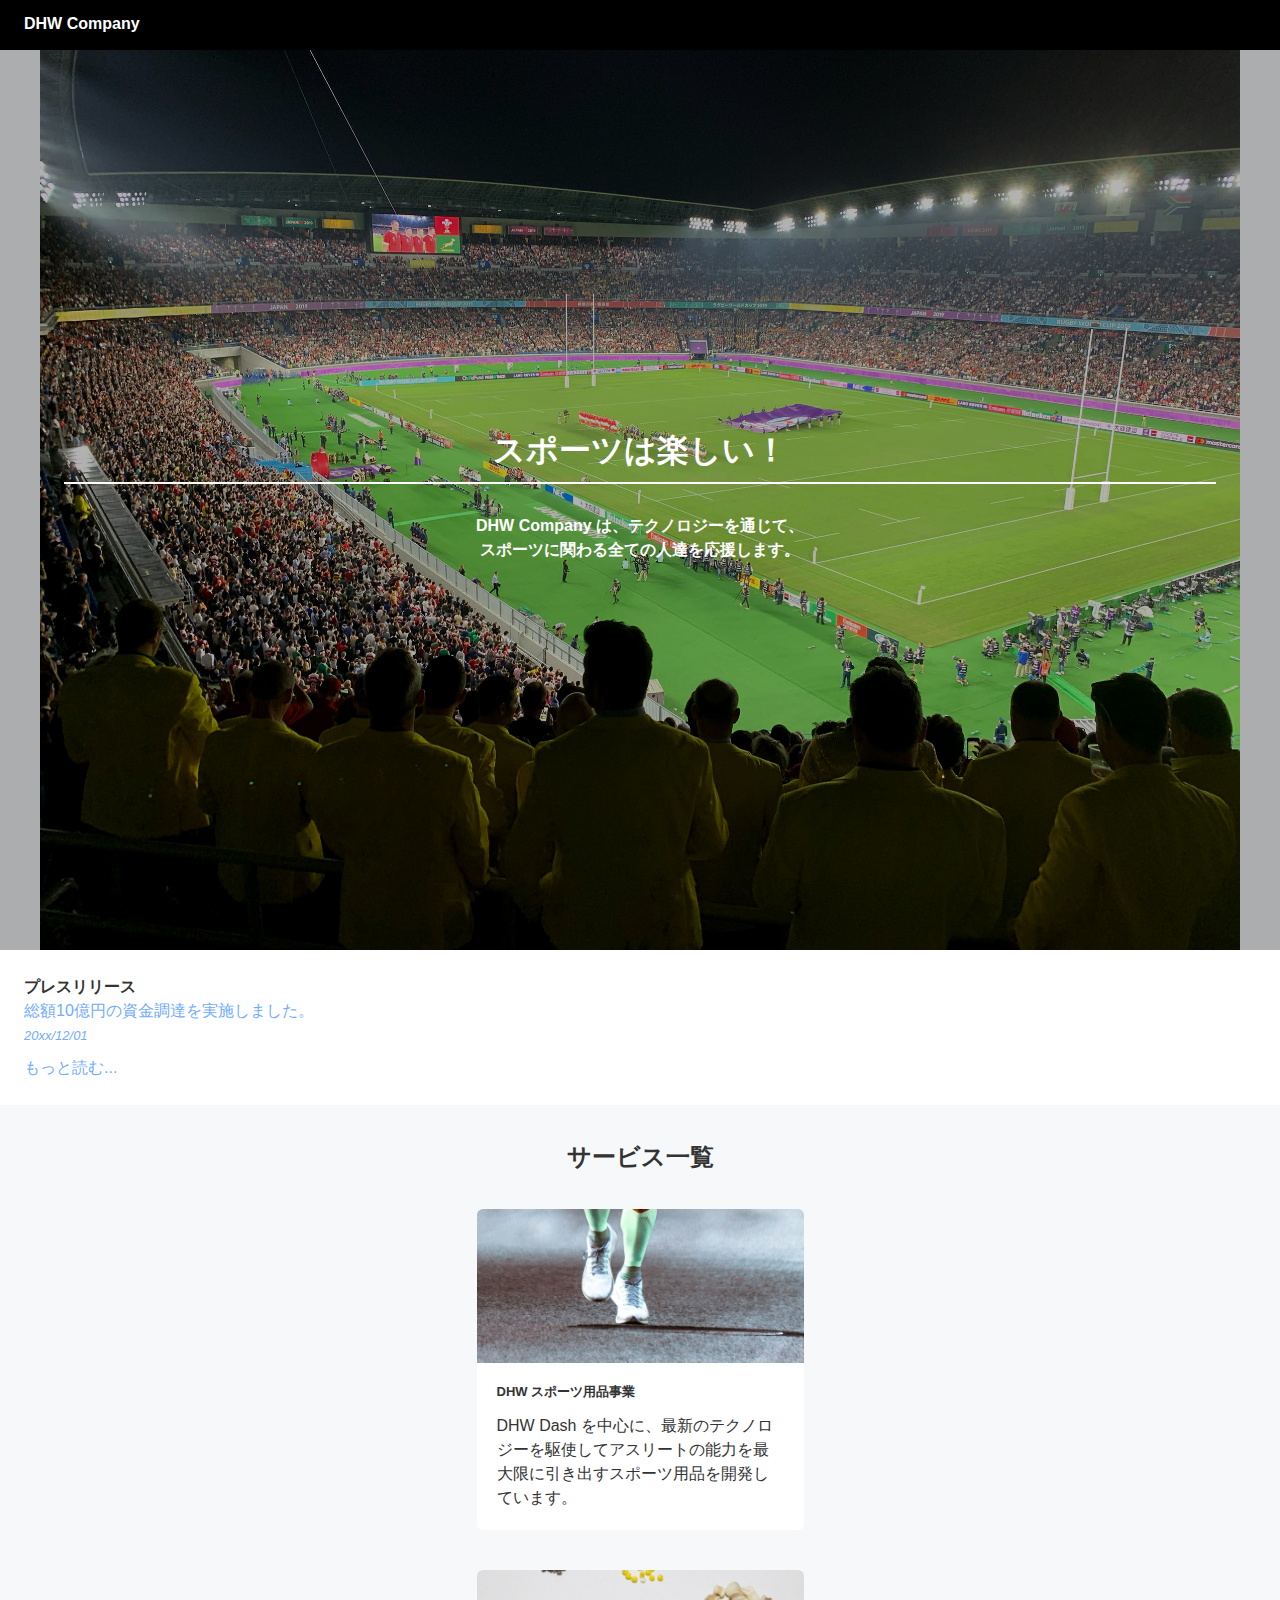
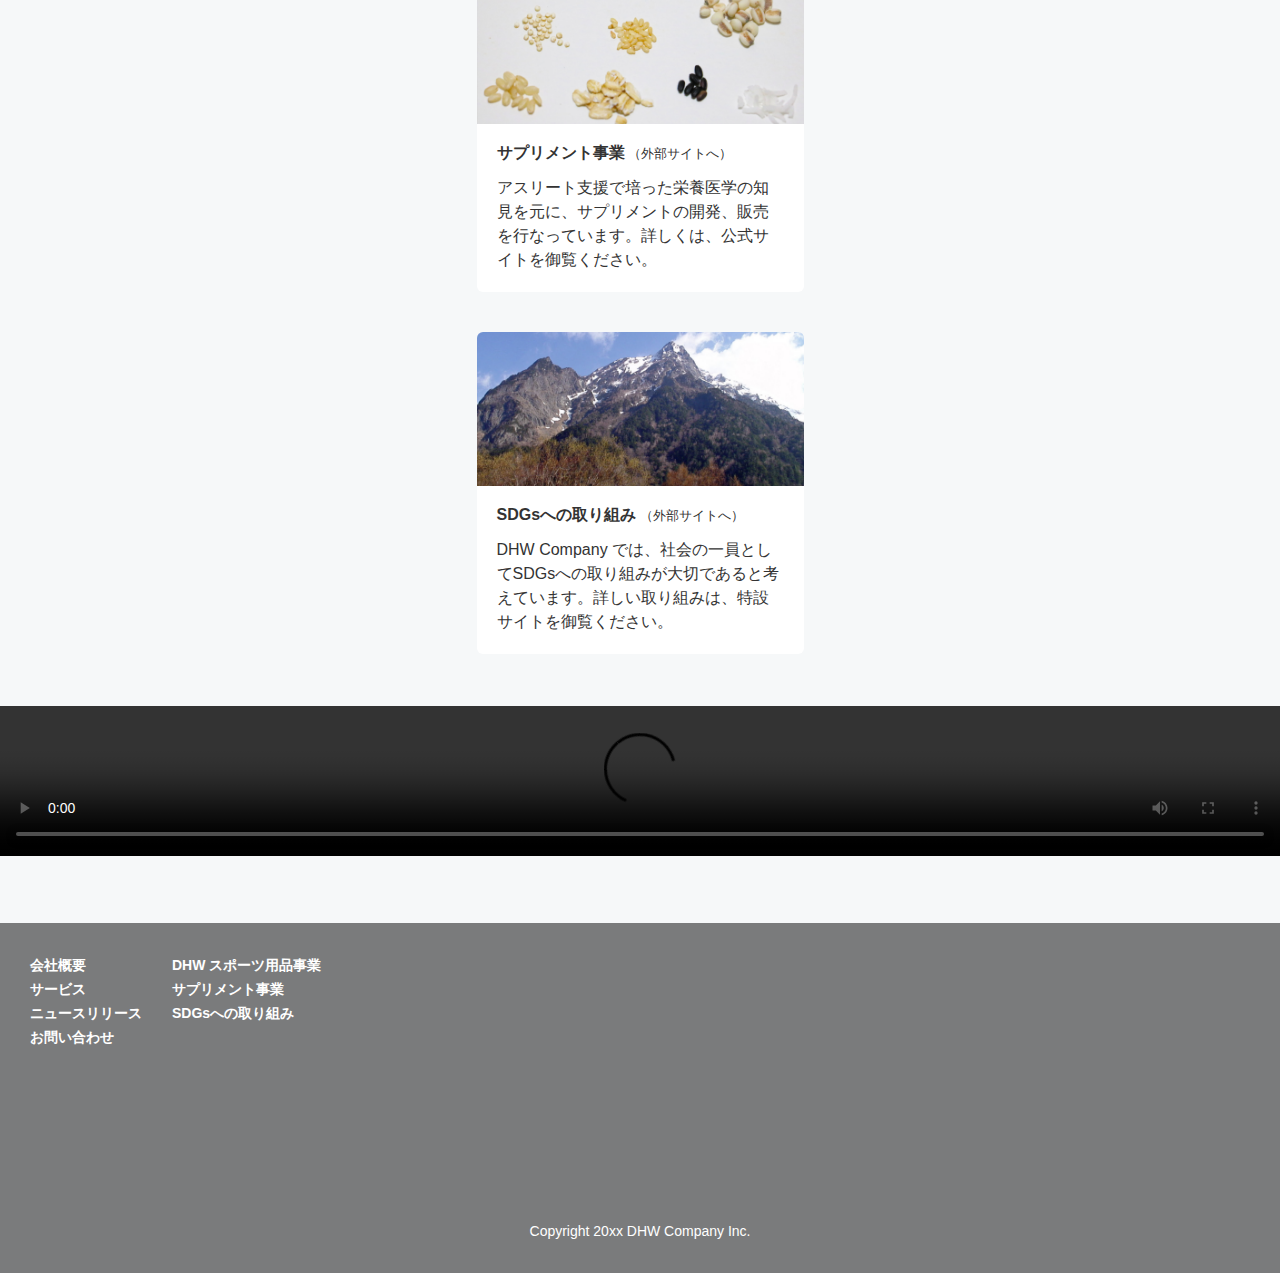
==== corporate_site/index.html @ a9eb8acb "add coporate site" ====
<!doctype html>
<html lang="ja">
<head>
<meta charset="UTF-8">
<meta name = "viewport" content = "width = device-width, initial-scale=1, user-scalable=yes">
<title>DHW Company</title>
<link rel="stylesheet" href="assets/css/reset.css">
<link rel="stylesheet" href="assets/css/common.css">
<link rel="stylesheet" href="assets/css/top.css">
</head>

<body>
<header class="header">
  <h1>DHW Company</h1>
  <nav>
    <ul>
      <li><a href="">会社概要</a></li>
      <li><a href="">サービス</a></li>
      <li><a href="">ニュースリリース</a></li>
      <li><a href="">お問い合わせ</a></li>
    </ul>
  </nav>
</header>
<main class="main">
  <section class="section-top">
    <div class="section-top__image">
      <div class="section-top__image-filter">
        <div class="section-top__image-message">
          <h2>スポーツは楽しい！</h2>
          <p>DHW Company は、テクノロジーを通じて、<br>
            スポーツに関わる全ての人達を応援します。</p>
        </div>
      </div>
    </div>
  </section>
  <section class="section-news">
    <h2>ニュース</h2>
    <ol>
      <li>
        <div class="section-news__category">プレスリリース</div>
        <h3>総額10億円の資金調達を実施しました。</h3>
        <time datetime="20xx-12-01">20xx/12/01</time>
      </li>
      <li>
        <div class="section-news__category">お知らせ</div>
        <h3>20xx/11/10 20:00より、サービスサイトのメンテナンスを実施予定です。</h3>
        <time datetime="20xx-11-01">20xx/11/01</time>
      </li>
      <li>
        <div class="section-news__category">プレスリリース</div>
        <h3>DHW Dash シューズの新シリーズが発表されました。</h3>
        <time datetime="20xx-10-01">20xx/10/01</time>
      </li>
    </ol>
    <div class="section-news__more-link"><a href="">もっと読む...</a></div>
  </section>
  <section class="section-services">
    <h2>サービス一覧</h2>
    <ul>
      <li> <img class="section-services__picture" src="assets/images/top/thumbnail_runner.jpg" alt="DHW スポーツ用品事業">
        <h3><a class="section-services__title" href="">DHW スポーツ用品事業</a></h3>
        <p class="section-services__description">DHW Dash を中心に、最新のテクノロジーを駆使してアスリートの能力を最大限に引き出すスポーツ用品を開発しています。</p>
      </li>
      <li> <img class="section-services__picture"  src="assets/images/top/thumbnail_ingredients.jpg" alt="サプリメント事業（外部サイトへ）"> <a class="section-services__title" href="">
        <h3>サプリメント事業</h3>
        （外部サイトへ）</a>
        <p class="section-services__description">アスリート支援で培った栄養医学の知見を元に、サプリメントの開発、販売を行なっています。詳しくは、公式サイトを御覧ください。</p>
      </li>
      <li> <img class="section-services__picture"  src="assets/images/top/thumbnail_mountain.jpg" alt="SDGsへの取り組み（外部サイトへ）"> <a class="section-services__title" href="">
        <h3>SDGsへの取り組み</h3>
        （外部サイトへ）</a>
        <p class="section-services__description">DHW Company では、社会の一員としてSDGsへの取り組みが大切であると考えています。詳しい取り組みは、特設サイトを御覧ください。</p>
      </li>
    </ul>
    <div>
      <video class="section-services__video" src="assets/videos/dhw_company_movie.mp4" controls></video>
    </div>
  </section>
</main>
<footer class="footer">
  <div class="footer__content-wrapper">
    <nav class="site-map">
      <ul class="site-map__main-links">
        <li><a href="">会社概要</a></li>
        <li><a href="">サービス</a></li>
        <li><a href="">ニュースリリース</a></li>
        <li><a href="">お問い合わせ</a></li>
      </ul>
      <ul class="site-map__service-links">
        <li><a href="">DHW スポーツ用品事業</a></li>
        <li><a href="">サプリメント事業</a></li>
        <li><a href="">SDGsへの取り組み</a></li>
      </ul>
    </nav>
    <small class="footer__copyright">Copyright 20xx DHW Company Inc.</small> </div>
</footer>
</body>
</html>
---- corporate_site/assets/css/common.css ----
@charset "UTF-8";
/* CSS Document */
html {
  font-size: 62.5%; /* 16px * 62.5% = 10px。remが計算しやすい */
  width: 100%;
  box-sizing: border-box;
}
body {
  color: #333; /* RGB */
  font-family: "游ゴシック体", YuGothic, "游ゴシック", "Yu Gothic", "メイリオ", sans-serif;
  font-weight: 500;
  font-size: 1.6em;
  line-height: 2.4rem;
  text-align: center;
}
section h2 {
  font-size: 2.4rem;
}
a:hover {
  opacity: 0.5;
}
.none {
  display: none;
}

*, *:before, *:after {
  box-sizing: border-box;
}
---- corporate_site/assets/css/top.css ----
@charset "UTF-8";
/* CSS Document */
.header {
  height: 50px;
  width: 100%;
  background-color: #000;
}
.header h1 {
  color: #fff;
  text-align: left;
  padding: 12px 24px;
  font-size: 1.6rem;
}
.header nav {
  display: none;
}
.main {
  background-color: #f6f8f9;
}
.section-top__image {
  height: 100vh;
  background-image: url("../images/top/top_image.jpg");
  background-position: center;
  background-size: auto 100%;
  background-repeat: no-repeat;
}
.section-top__image-filter {
  display: flex;
  align-items: center;
  flex-wrap: wrap;
  height: 100%;
  width: 100%;  
  background-color: rgba(0, 0, 0, 0.3);
}
.section-top__image-message {
  color: #fff;
  font-weight: 600;
  width: 100%;
}
.section-top__image-message h2 {
  padding-bottom: 20px;
  border-bottom: #fff solid 2px;
  width: 90%;
  font-size: 3.2rem;
  margin: 0 auto 30px;
}
.section-news {
  background-color: #fff;
  padding: 25px 24px;
  text-align: left;
}
.section-news h2 {
  display: none;
}
.section-news ol {
  list-style: none;
  margin-bottom: 8px;
}
.section-news ol li {
  display: none;
  color: #72acff;
}
/* リストの初めの要素のみ表示 */
.section-news ol li:first-child {
  display: block;
}
.section-news__category {
  color: #333;
  font-weight: 600;
}
.section-news h3 {
  font-weight: 500;
}
.section-news time {
  font-size: 1.3rem;
  font-style: italic;
}
.section-news__more-link a {
  text-decoration: none;
  color: #72acff;  
}
.section-services {
  padding: 40px 0 60px;
}
.section-services h2 {
  margin-bottom: 40px;
}
.section-services ul {
  margin: 0 24px;
  list-style: none;
}
.section-services ul li {
  max-width: 327px;
  margin: 0 auto;
  background-color: #fff;
  margin-bottom: 40px;
  border-radius: 6px;
  text-align: left;
}
.section-services__picture {
  width: 100%;
  height: 154px;
  object-fit: cover;
  object-position: center;
  border-radius: 6px 6px 0 0;
}
.section-services__title {
  padding: 10px 20px;
  display: block;
  text-decoration: none;
  color: #333;
  font-size: 1.3rem;
}
.section-services__title h3{
  display: inline;
  font-size: 1.6rem;
}
.section-services__description {
  padding: 0 20px 20px 20px;
}
.section-services__video {
  margin-top: 12px;
  width: 100%;
}
.footer {
  height: 350px;
  padding: 30px 0;
  background-color: #7a7b7c;
  font-size: 1.4rem;
  color: #fff;
  position: relative;
}
.footer a {
  color: #fff;
  text-decoration: none;
}

.site-map {
  display: flex;
  text-align: left;
  justify-content: left;
  padding: 0 30px;
  font-weight: 600;
}

.site-map__service-links {
  margin-left: 30px;
}

.footer__copyright {
  position: absolute;
  bottom: 30px;
  left: 0;
  width: 100%;
  text-align: center;
}
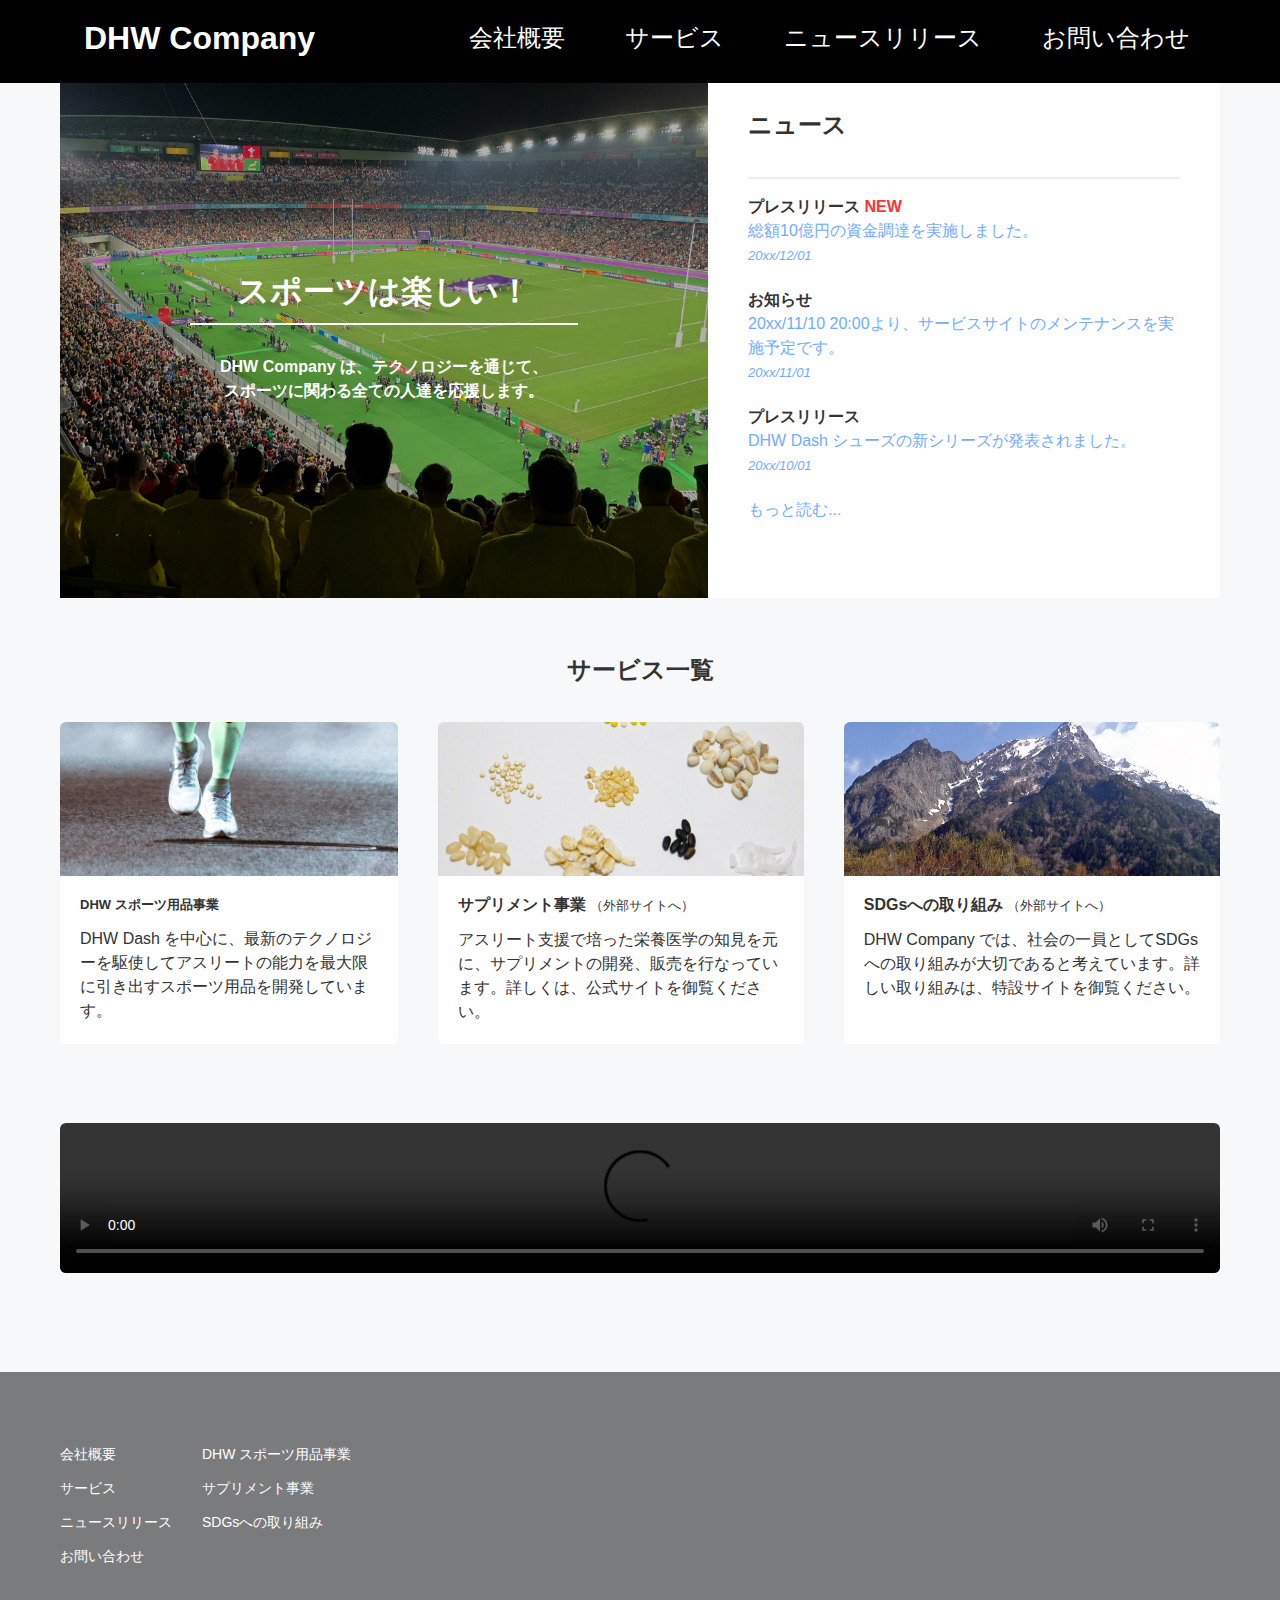
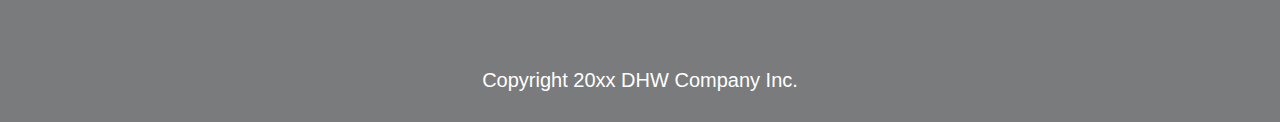
==== commit c39e6304: "fix top page" ====
--- a/corporate_site/index.html
+++ b/corporate_site/index.html
@@ -1,98 +1,113 @@
 <!doctype html>
 <html lang="ja">
+
 <head>
-<meta charset="UTF-8">
-<meta name = "viewport" content = "width = device-width, initial-scale=1, user-scalable=yes">
-<title>DHW Company</title>
-<link rel="stylesheet" href="assets/css/reset.css">
-<link rel="stylesheet" href="assets/css/common.css">
-<link rel="stylesheet" href="assets/css/top.css">
+  <meta charset="UTF-8">
+  <meta name="viewport" content="width = device-width, initial-scale=1, user-scalable=yes">
+  <title>DHW Company</title>
+  <link rel="stylesheet" href="assets/css/reset.css">
+  <link rel="stylesheet" href="assets/css/common.css">
+  <link rel="stylesheet" href="assets/css/top.css">
 </head>
 
 <body>
-<header class="header">
-  <h1>DHW Company</h1>
-  <nav>
-    <ul>
-      <li><a href="">会社概要</a></li>
-      <li><a href="">サービス</a></li>
-      <li><a href="">ニュースリリース</a></li>
-      <li><a href="">お問い合わせ</a></li>
-    </ul>
-  </nav>
-</header>
-<main class="main">
-  <section class="section-top">
-    <div class="section-top__image">
-      <div class="section-top__image-filter">
-        <div class="section-top__image-message">
-          <h2>スポーツは楽しい！</h2>
-          <p>DHW Company は、テクノロジーを通じて、<br>
-            スポーツに関わる全ての人達を応援します。</p>
+  <header class="header">
+    <div class="header-content-wrapper">
+      <h1>DHW Company</h1>
+      <nav>
+        <ul>
+          <li><a href="">会社概要</a></li>
+          <li><a href="">サービス</a></li>
+          <li><a href="">ニュースリリース</a></li>
+          <li><a href="">お問い合わせ</a></li>
+        </ul>
+      </nav>
+    </div>
+  </header>
+  <main class="main">
+    <div class="top-wrapper">
+      <section class="section-top">
+        <div class="section-top__image">
+          <div class="section-top__image-filter">
+            <div class="section-top__image-message">
+              <h2>スポーツは楽しい！</h2>
+              <p>DHW Company は、テクノロジーを通じて、<br>
+                スポーツに関わる全ての人達を応援します。</p>
+            </div>
+          </div>
+        </div>
+      </section>
+      <section class="section-news">
+        <h2>ニュース</h2>
+        <ol>
+          <li>
+            <div class="section-news__category new">プレスリリース</div>
+            <h3>総額10億円の資金調達を実施しました。</h3>
+            <time datetime="20xx-12-01">20xx/12/01</time>
+          </li>
+          <li>
+            <div class="section-news__category">お知らせ</div>
+            <h3>20xx/11/10 20:00より、サービスサイトのメンテナンスを実施予定です。</h3>
+            <time datetime="20xx-11-01">20xx/11/01</time>
+          </li>
+          <li>
+            <div class="section-news__category">プレスリリース</div>
+            <h3>DHW Dash シューズの新シリーズが発表されました。</h3>
+            <time datetime="20xx-10-01">20xx/10/01</time>
+          </li>
+        </ol>
+        <div class="section-news__more-link"><a href="">もっと読む...</a></div>
+      </section>
+    </div>
+    <section class="section-services">
+      <div class="section-services-content-wrapper">
+        <h2>サービス一覧</h2>
+        <ul>
+          <li> <img class="section-services__picture" src="assets/images/top/thumbnail_runner.jpg" alt="DHW スポーツ用品事業">
+            <h3><a class="section-services__title" href="">DHW スポーツ用品事業</a></h3>
+            <p class="section-services__description">DHW Dash を中心に、最新のテクノロジーを駆使してアスリートの能力を最大限に引き出すスポーツ用品を開発しています。</p>
+          </li>
+          <li> <img class="section-services__picture" src="assets/images/top/thumbnail_ingredients.jpg"
+              alt="サプリメント事業"> <a class="section-services__title" href="">
+              <h3>サプリメント事業</h3>
+              （外部サイトへ）
+            </a>
+            <p class="section-services__description">アスリート支援で培った栄養医学の知見を元に、サプリメントの開発、販売を行なっています。詳しくは、公式サイトを御覧ください。</p>
+          </li>
+          <li> <img class="section-services__picture" src="assets/images/top/thumbnail_mountain.jpg"
+              alt="SDGsへの取り組み"> <a class="section-services__title" href="">
+              <h3>SDGsへの取り組み</h3>
+              （外部サイトへ）
+            </a>
+            <p class="section-services__description">DHW Company
+              では、社会の一員としてSDGsへの取り組みが大切であると考えています。詳しい取り組みは、特設サイトを御覧ください。
+            </p>
+          </li>
+        </ul>
+        <div>
+          <video class="section-services__video" src="assets/videos/dhw_company_movie.mp4" controls></video>
         </div>
       </div>
+    </section>
+  </main>
+  <footer class="footer">
+    <div class="footer-content-wrapper">
+      <nav class="site-map">
+        <ul class="site-map__main-links">
+          <li><a href="">会社概要</a></li>
+          <li><a href="">サービス</a></li>
+          <li><a href="">ニュースリリース</a></li>
+          <li><a href="">お問い合わせ</a></li>
+        </ul>
+        <ul class="site-map__service-links">
+          <li><a href="">DHW スポーツ用品事業</a></li>
+          <li><a href="">サプリメント事業</a></li>
+          <li><a href="">SDGsへの取り組み</a></li>
+        </ul>
+      </nav>
+      <small class="footer__copyright">Copyright 20xx DHW Company Inc.</small>
     </div>
-  </section>
-  <section class="section-news">
-    <h2>ニュース</h2>
-    <ol>
-      <li>
-        <div class="section-news__category">プレスリリース</div>
-        <h3>総額10億円の資金調達を実施しました。</h3>
-        <time datetime="20xx-12-01">20xx/12/01</time>
-      </li>
-      <li>
-        <div class="section-news__category">お知らせ</div>
-        <h3>20xx/11/10 20:00より、サービスサイトのメンテナンスを実施予定です。</h3>
-        <time datetime="20xx-11-01">20xx/11/01</time>
-      </li>
-      <li>
-        <div class="section-news__category">プレスリリース</div>
-        <h3>DHW Dash シューズの新シリーズが発表されました。</h3>
-        <time datetime="20xx-10-01">20xx/10/01</time>
-      </li>
-    </ol>
-    <div class="section-news__more-link"><a href="">もっと読む...</a></div>
-  </section>
-  <section class="section-services">
-    <h2>サービス一覧</h2>
-    <ul>
-      <li> <img class="section-services__picture" src="assets/images/top/thumbnail_runner.jpg" alt="DHW スポーツ用品事業">
-        <h3><a class="section-services__title" href="">DHW スポーツ用品事業</a></h3>
-        <p class="section-services__description">DHW Dash を中心に、最新のテクノロジーを駆使してアスリートの能力を最大限に引き出すスポーツ用品を開発しています。</p>
-      </li>
-      <li> <img class="section-services__picture"  src="assets/images/top/thumbnail_ingredients.jpg" alt="サプリメント事業（外部サイトへ）"> <a class="section-services__title" href="">
-        <h3>サプリメント事業</h3>
-        （外部サイトへ）</a>
-        <p class="section-services__description">アスリート支援で培った栄養医学の知見を元に、サプリメントの開発、販売を行なっています。詳しくは、公式サイトを御覧ください。</p>
-      </li>
-      <li> <img class="section-services__picture"  src="assets/images/top/thumbnail_mountain.jpg" alt="SDGsへの取り組み（外部サイトへ）"> <a class="section-services__title" href="">
-        <h3>SDGsへの取り組み</h3>
-        （外部サイトへ）</a>
-        <p class="section-services__description">DHW Company では、社会の一員としてSDGsへの取り組みが大切であると考えています。詳しい取り組みは、特設サイトを御覧ください。</p>
-      </li>
-    </ul>
-    <div>
-      <video class="section-services__video" src="assets/videos/dhw_company_movie.mp4" controls></video>
-    </div>
-  </section>
-</main>
-<footer class="footer">
-  <div class="footer__content-wrapper">
-    <nav class="site-map">
-      <ul class="site-map__main-links">
-        <li><a href="">会社概要</a></li>
-        <li><a href="">サービス</a></li>
-        <li><a href="">ニュースリリース</a></li>
-        <li><a href="">お問い合わせ</a></li>
-      </ul>
-      <ul class="site-map__service-links">
-        <li><a href="">DHW スポーツ用品事業</a></li>
-        <li><a href="">サプリメント事業</a></li>
-        <li><a href="">SDGsへの取り組み</a></li>
-      </ul>
-    </nav>
-    <small class="footer__copyright">Copyright 20xx DHW Company Inc.</small> </div>
-</footer>
+  </footer>
 </body>
-</html>
+
+</html>--- a/corporate_site/assets/css/common.css
+++ b/corporate_site/assets/css/common.css
@@ -19,10 +19,6 @@
 a:hover {
   opacity: 0.5;
 }
-.none {
-  display: none;
-}
-
 *, *:before, *:after {
   box-sizing: border-box;
 }--- a/corporate_site/assets/css/top.css
+++ b/corporate_site/assets/css/top.css
@@ -14,6 +14,39 @@
 .header nav {
   display: none;
 }
+@media(min-width: 1160px) {
+  .header {
+    height: 83px;
+  }
+  .header-content-wrapper {
+    max-width: 1160px;
+    margin: 0 auto;
+    position: relative;
+  }
+  .header-content-wrapper h1{
+    font-size: 3.2rem;
+    padding-top: 26px;
+    position: absolute;
+    left: 0;
+    font-weight: 600;
+  }
+  .header nav {
+    display: block;
+    text-align: right;
+  }
+  .header nav ul {
+    display: flex;
+    justify-content: flex-end;
+  }
+  .header nav li a {
+    display: block;
+    padding: 26px 30px 0;
+    color: #fff;
+    text-decoration: none;
+    font-size: 2.4rem;
+    height: 83px;
+  }
+}
 .main {
   background-color: #f6f8f9;
 }
@@ -21,7 +54,7 @@
   height: 100vh;
   background-image: url("../images/top/top_image.jpg");
   background-position: center;
-  background-size: auto 100%;
+  background-size: auto 120%;
   background-repeat: no-repeat;
 }
 .section-top__image-filter {
@@ -79,6 +112,41 @@
   text-decoration: none;
   color: #72acff;  
 }
+@media(min-width: 960px){
+  .top-wrapper {
+    display: flex;
+    max-width: 1160px;
+    margin: 0 auto;
+  }
+  .section-top {
+    flex: 6;
+    height: 515px;
+  }
+  .section-top__image {
+    height: 100%;
+  }
+  .section-top h2 {
+    width: 60%;
+  }
+  .section-news {
+    flex: 4;
+    padding: 30px 40px;
+  }
+  .section-news h2 {
+    display: block;
+    padding-bottom: 40px;
+    margin-bottom: 16px;
+    border-bottom: solid 2px #eee;
+  }
+  .section-news ol li {
+    display: block;
+    margin-bottom: 20px;
+  }
+  .section-news__category.new::after {
+    content: " NEW";
+    color: #f33;
+  }
+}
 .section-services {
   padding: 40px 0 60px;
 }
@@ -90,7 +158,7 @@
   list-style: none;
 }
 .section-services ul li {
-  max-width: 327px;
+  max-width: 480px;
   margin: 0 auto;
   background-color: #fff;
   margin-bottom: 40px;
@@ -122,6 +190,35 @@
   margin-top: 12px;
   width: 100%;
 }
+@media(min-width: 960px) {
+  .section-services {
+    padding: 60px 0 92px;
+    max-width: 1160px;
+    margin: 0 auto;
+  }
+  .section-services-content-wrapper {
+    margin: 0 auto;
+  }
+  .section-services ul {
+    display: flex;
+    margin: 0 auto 67px auto;
+    justify-content: space-between;
+  }
+  .section-services ul li {
+    margin: 0;
+  }
+  .section-services ul li:first-child {
+    margin-right: 40px;
+  }
+  .section-services ul li:last-child {
+    margin-left: 40px;
+  }
+  .section-services__video {
+    border-radius: 6px;
+  }
+
+
+}
 .footer {
   height: 350px;
   padding: 30px 0;
@@ -140,6 +237,7 @@
   text-align: left;
   justify-content: left;
   padding: 0 30px;
+  font-size: 1.4rem;
   font-weight: 600;
 }
 
@@ -153,4 +251,26 @@
   left: 0;
   width: 100%;
   text-align: center;
+}
+
+@media(min-width:960px) {
+  .footer {
+    padding: 70px 0 45px;
+  }
+  .footer-content-wrapper {
+    max-width: 1160px;
+    margin: 0 auto;
+  }
+  .footer .site-map {
+    padding: 0;
+    font-weight: 400;
+  }
+  .footer .site-map li {
+    padding: 0;
+    margin-bottom: 10px;
+  }
+  .footer__copyright {
+    font-size: 2rem;
+    font-weight: 400;
+  }
 }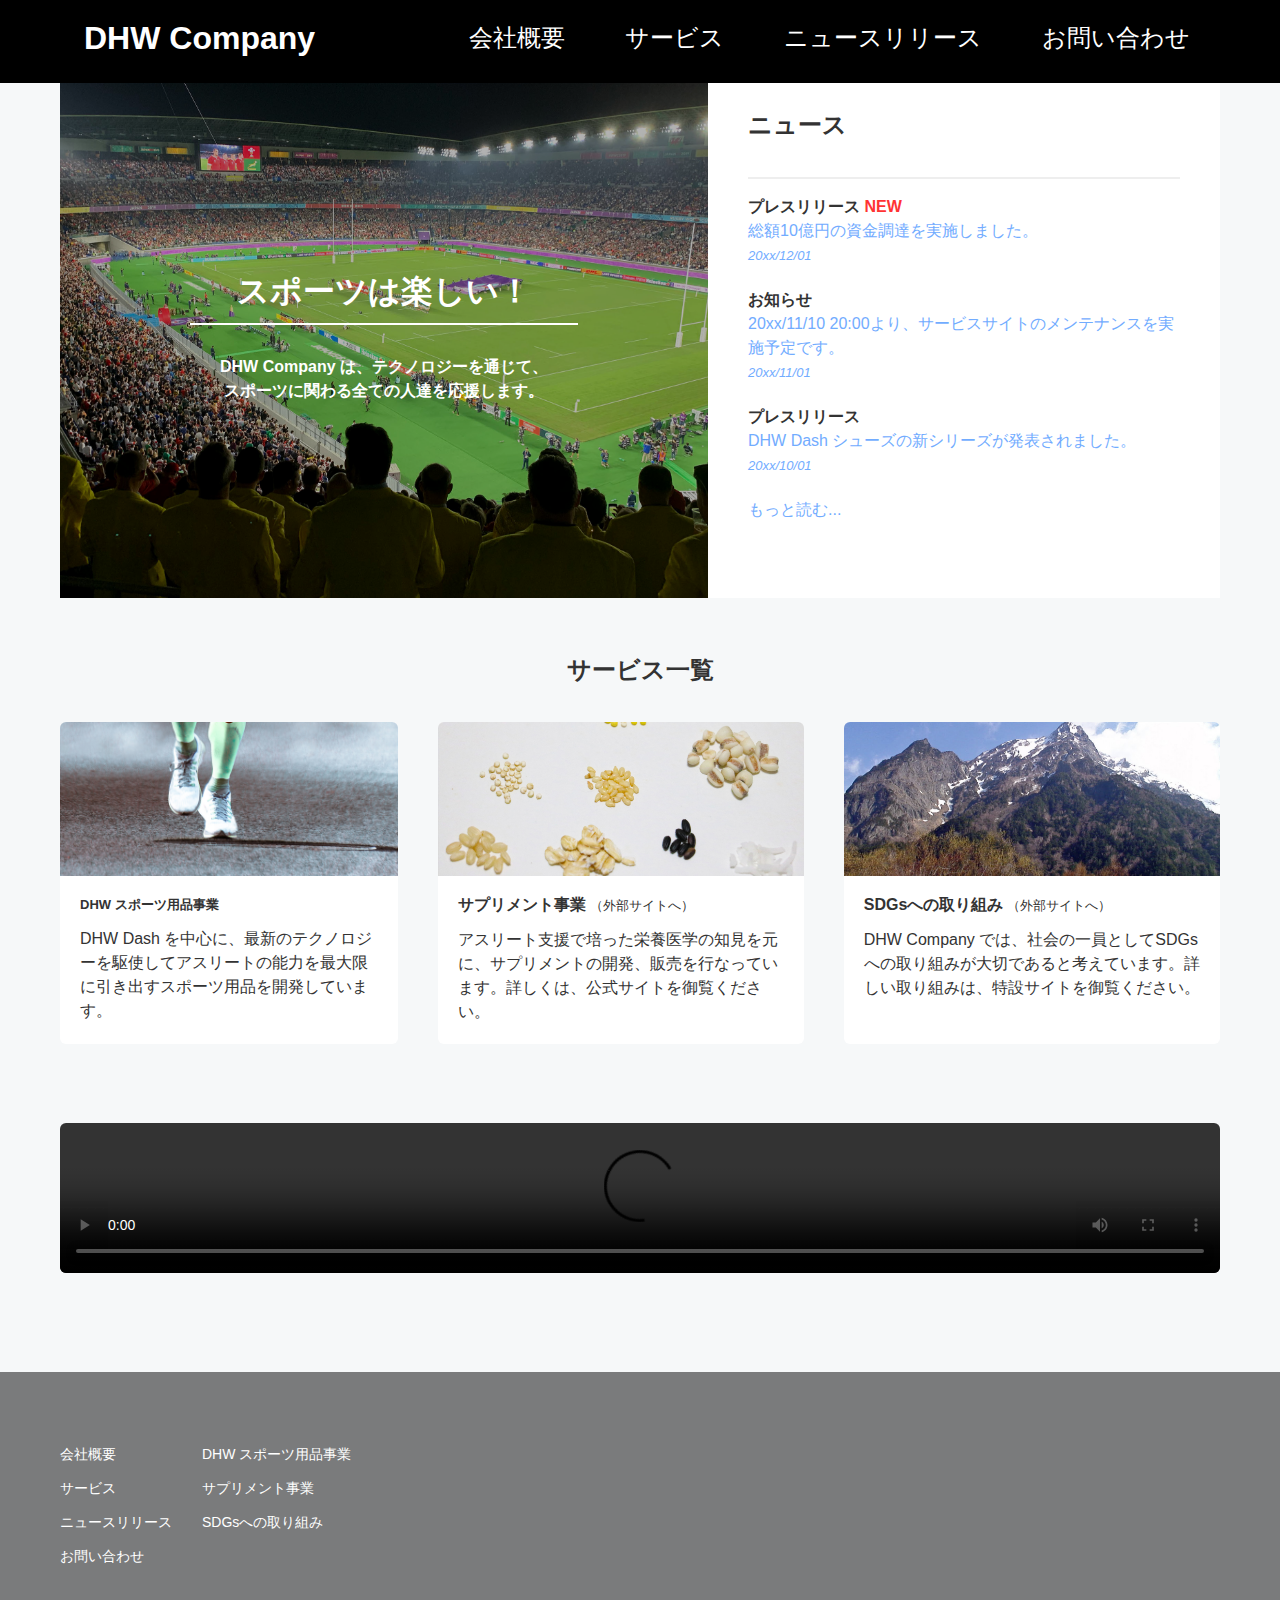
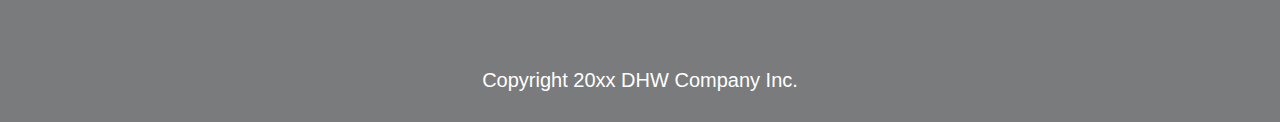
==== commit 5438780f: "fix ogp info and other" ====
--- a/corporate_site/index.html
+++ b/corporate_site/index.html
@@ -5,9 +5,27 @@
   <meta charset="UTF-8">
   <meta name="viewport" content="width = device-width, initial-scale=1, user-scalable=yes">
   <title>DHW Company</title>
+  <meta name="description" content="スポーツは楽しい！ DHW Company は、テクノロジーを通じて、スポーツに関わる全ての人達を応援します。">
+  <!-- 今回は指定しない -->
+  <!-- <meta property="og:url" content=""> -->
+  <meta property="og:title" content="DHW Company" />
+  <meta property="og:site_name" content="DHW Company">
+  <meta property="og:type" content="website">
+  <meta property="og:locale" content="ja-JP">
+  <meta property="og:image" content="assets/images/common/ogp.jpg">
+  <meta property="og:description" content="スポーツは楽しい！ DHW Company は、テクノロジーを通じて、スポーツに関わる全ての人達を応援します。" />
+  <meta name="twitter:card" content="summary" />
+  <!-- 今回は指定しない -->
+  <!-- <meta name="twitter:title" content="" />
+  <meta name="twitter:description" content="" />
+  <meta name="twitter:image" content="" /> -->
   <link rel="stylesheet" href="assets/css/reset.css">
   <link rel="stylesheet" href="assets/css/common.css">
   <link rel="stylesheet" href="assets/css/top.css">
+
+  <link href="assets/images/common/favicon.ico" rel="icon" type="image/x-icon" />
+  <link rel="apple-touch-icon" href="assets/images/common/apple-touch-icon.png">
+
 </head>
 
 <body>
@@ -16,10 +34,10 @@
       <h1>DHW Company</h1>
       <nav>
         <ul>
-          <li><a href="">会社概要</a></li>
-          <li><a href="">サービス</a></li>
-          <li><a href="">ニュースリリース</a></li>
-          <li><a href="">お問い合わせ</a></li>
+          <li><a href="about.html">会社概要</a></li>
+          <li><a href="service_dhw_dash.html">サービス</a></li>
+          <li><a href="news.html">ニュースリリース</a></li>
+          <li><a href="inquiry.html">お問い合わせ</a></li>
         </ul>
       </nav>
     </div>
@@ -64,18 +82,19 @@
         <h2>サービス一覧</h2>
         <ul>
           <li> <img class="section-services__picture" src="assets/images/top/thumbnail_runner.jpg" alt="DHW スポーツ用品事業">
-            <h3><a class="section-services__title" href="">DHW スポーツ用品事業</a></h3>
+            <h3><a class="section-services__title" href="https://school.dhw.co.jp/">DHW スポーツ用品事業</a></h3>
             <p class="section-services__description">DHW Dash を中心に、最新のテクノロジーを駆使してアスリートの能力を最大限に引き出すスポーツ用品を開発しています。</p>
           </li>
-          <li> <img class="section-services__picture" src="assets/images/top/thumbnail_ingredients.jpg"
-              alt="サプリメント事業"> <a class="section-services__title" href="">
+          <li> <img class="section-services__picture" src="assets/images/top/thumbnail_ingredients.jpg" alt="サプリメント事業">
+            <a class="section-services__title" href="https://www.w3.org/" rel="noopener" target="_brank">
               <h3>サプリメント事業</h3>
               （外部サイトへ）
             </a>
             <p class="section-services__description">アスリート支援で培った栄養医学の知見を元に、サプリメントの開発、販売を行なっています。詳しくは、公式サイトを御覧ください。</p>
           </li>
-          <li> <img class="section-services__picture" src="assets/images/top/thumbnail_mountain.jpg"
-              alt="SDGsへの取り組み"> <a class="section-services__title" href="">
+          <li> <img class="section-services__picture" src="assets/images/top/thumbnail_mountain.jpg" alt="SDGsへの取り組み">
+            <a class="section-services__title"
+              href="https://www.unic.or.jp/activities/economic_social_development/sustainable_development/2030agenda/sdgs_logo/" target="_brank">
               <h3>SDGsへの取り組み</h3>
               （外部サイトへ）
             </a>
@@ -94,15 +113,17 @@
     <div class="footer-content-wrapper">
       <nav class="site-map">
         <ul class="site-map__main-links">
-          <li><a href="">会社概要</a></li>
-          <li><a href="">サービス</a></li>
-          <li><a href="">ニュースリリース</a></li>
-          <li><a href="">お問い合わせ</a></li>
+          <li><a href="about.html">会社概要</a></li>
+          <li><a href="service_dhw_dash.html">サービス</a></li>
+          <li><a href="news.html">ニュースリリース</a></li>
+          <li><a href="inquiry.html">お問い合わせ</a></li>
         </ul>
         <ul class="site-map__service-links">
-          <li><a href="">DHW スポーツ用品事業</a></li>
-          <li><a href="">サプリメント事業</a></li>
-          <li><a href="">SDGsへの取り組み</a></li>
+          <li><a href="https://school.dhw.co.jp/">DHW スポーツ用品事業</a></li>
+          <li><a href="https://www.w3.org/">サプリメント事業</a></li>
+          <li><a
+              href="https://www.unic.or.jp/activities/economic_social_development/sustainable_development/2030agenda/sdgs_logo/">SDGsへの取り組み</a>
+          </li>
         </ul>
       </nav>
       <small class="footer__copyright">Copyright 20xx DHW Company Inc.</small>
--- a/corporate_site/assets/css/common.css
+++ b/corporate_site/assets/css/common.css
@@ -21,4 +21,109 @@
 }
 *, *:before, *:after {
   box-sizing: border-box;
+}
+/* header */
+.header {
+  height: 50px;
+  width: 100%;
+  background-color: #000;
+}
+.header h1 {
+  color: #fff;
+  text-align: left;
+  padding: 12px 24px;
+  font-size: 1.6rem;
+}
+.header nav {
+  display: none;
+}
+@media(min-width: 1160px) {
+  .header {
+    height: 83px;
+  }
+  .header-content-wrapper {
+    max-width: 1160px;
+    margin: 0 auto;
+    position: relative;
+  }
+  .header-content-wrapper h1{
+    font-size: 3.2rem;
+    padding-top: 26px;
+    position: absolute;
+    left: 0;
+    font-weight: 600;
+  }
+  .header nav {
+    display: block;
+    text-align: right;
+  }
+  .header nav ul {
+    display: flex;
+    justify-content: flex-end;
+  }
+  .header nav li a {
+    display: block;
+    padding: 26px 30px 0;
+    color: #fff;
+    text-decoration: none;
+    font-size: 2.4rem;
+    height: 83px;
+  }
+}
+
+/* footer */
+.footer {
+  height: 350px;
+  padding: 30px 0;
+  background-color: #7a7b7c;
+  font-size: 1.4rem;
+  color: #fff;
+  position: relative;
+}
+.footer a {
+  color: #fff;
+  text-decoration: none;
+}
+
+.site-map {
+  display: flex;
+  text-align: left;
+  justify-content: left;
+  padding: 0 30px;
+  font-size: 1.4rem;
+  font-weight: 600;
+}
+
+.site-map__service-links {
+  margin-left: 30px;
+}
+
+.footer__copyright {
+  position: absolute;
+  bottom: 30px;
+  left: 0;
+  width: 100%;
+  text-align: center;
+}
+
+@media(min-width:960px) {
+  .footer {
+    padding: 70px 0 45px;
+  }
+  .footer-content-wrapper {
+    max-width: 1160px;
+    margin: 0 auto;
+  }
+  .footer .site-map {
+    padding: 0;
+    font-weight: 400;
+  }
+  .footer .site-map li {
+    padding: 0;
+    margin-bottom: 10px;
+  }
+  .footer__copyright {
+    font-size: 2rem;
+    font-weight: 400;
+  }
 }--- a/corporate_site/assets/css/top.css
+++ b/corporate_site/assets/css/top.css
@@ -1,52 +1,5 @@
 @charset "UTF-8";
 /* CSS Document */
-.header {
-  height: 50px;
-  width: 100%;
-  background-color: #000;
-}
-.header h1 {
-  color: #fff;
-  text-align: left;
-  padding: 12px 24px;
-  font-size: 1.6rem;
-}
-.header nav {
-  display: none;
-}
-@media(min-width: 1160px) {
-  .header {
-    height: 83px;
-  }
-  .header-content-wrapper {
-    max-width: 1160px;
-    margin: 0 auto;
-    position: relative;
-  }
-  .header-content-wrapper h1{
-    font-size: 3.2rem;
-    padding-top: 26px;
-    position: absolute;
-    left: 0;
-    font-weight: 600;
-  }
-  .header nav {
-    display: block;
-    text-align: right;
-  }
-  .header nav ul {
-    display: flex;
-    justify-content: flex-end;
-  }
-  .header nav li a {
-    display: block;
-    padding: 26px 30px 0;
-    color: #fff;
-    text-decoration: none;
-    font-size: 2.4rem;
-    height: 83px;
-  }
-}
 .main {
   background-color: #f6f8f9;
 }
@@ -216,61 +169,4 @@
   .section-services__video {
     border-radius: 6px;
   }
-
-
-}
-.footer {
-  height: 350px;
-  padding: 30px 0;
-  background-color: #7a7b7c;
-  font-size: 1.4rem;
-  color: #fff;
-  position: relative;
-}
-.footer a {
-  color: #fff;
-  text-decoration: none;
-}
-
-.site-map {
-  display: flex;
-  text-align: left;
-  justify-content: left;
-  padding: 0 30px;
-  font-size: 1.4rem;
-  font-weight: 600;
-}
-
-.site-map__service-links {
-  margin-left: 30px;
-}
-
-.footer__copyright {
-  position: absolute;
-  bottom: 30px;
-  left: 0;
-  width: 100%;
-  text-align: center;
-}
-
-@media(min-width:960px) {
-  .footer {
-    padding: 70px 0 45px;
-  }
-  .footer-content-wrapper {
-    max-width: 1160px;
-    margin: 0 auto;
-  }
-  .footer .site-map {
-    padding: 0;
-    font-weight: 400;
-  }
-  .footer .site-map li {
-    padding: 0;
-    margin-bottom: 10px;
-  }
-  .footer__copyright {
-    font-size: 2rem;
-    font-weight: 400;
-  }
 }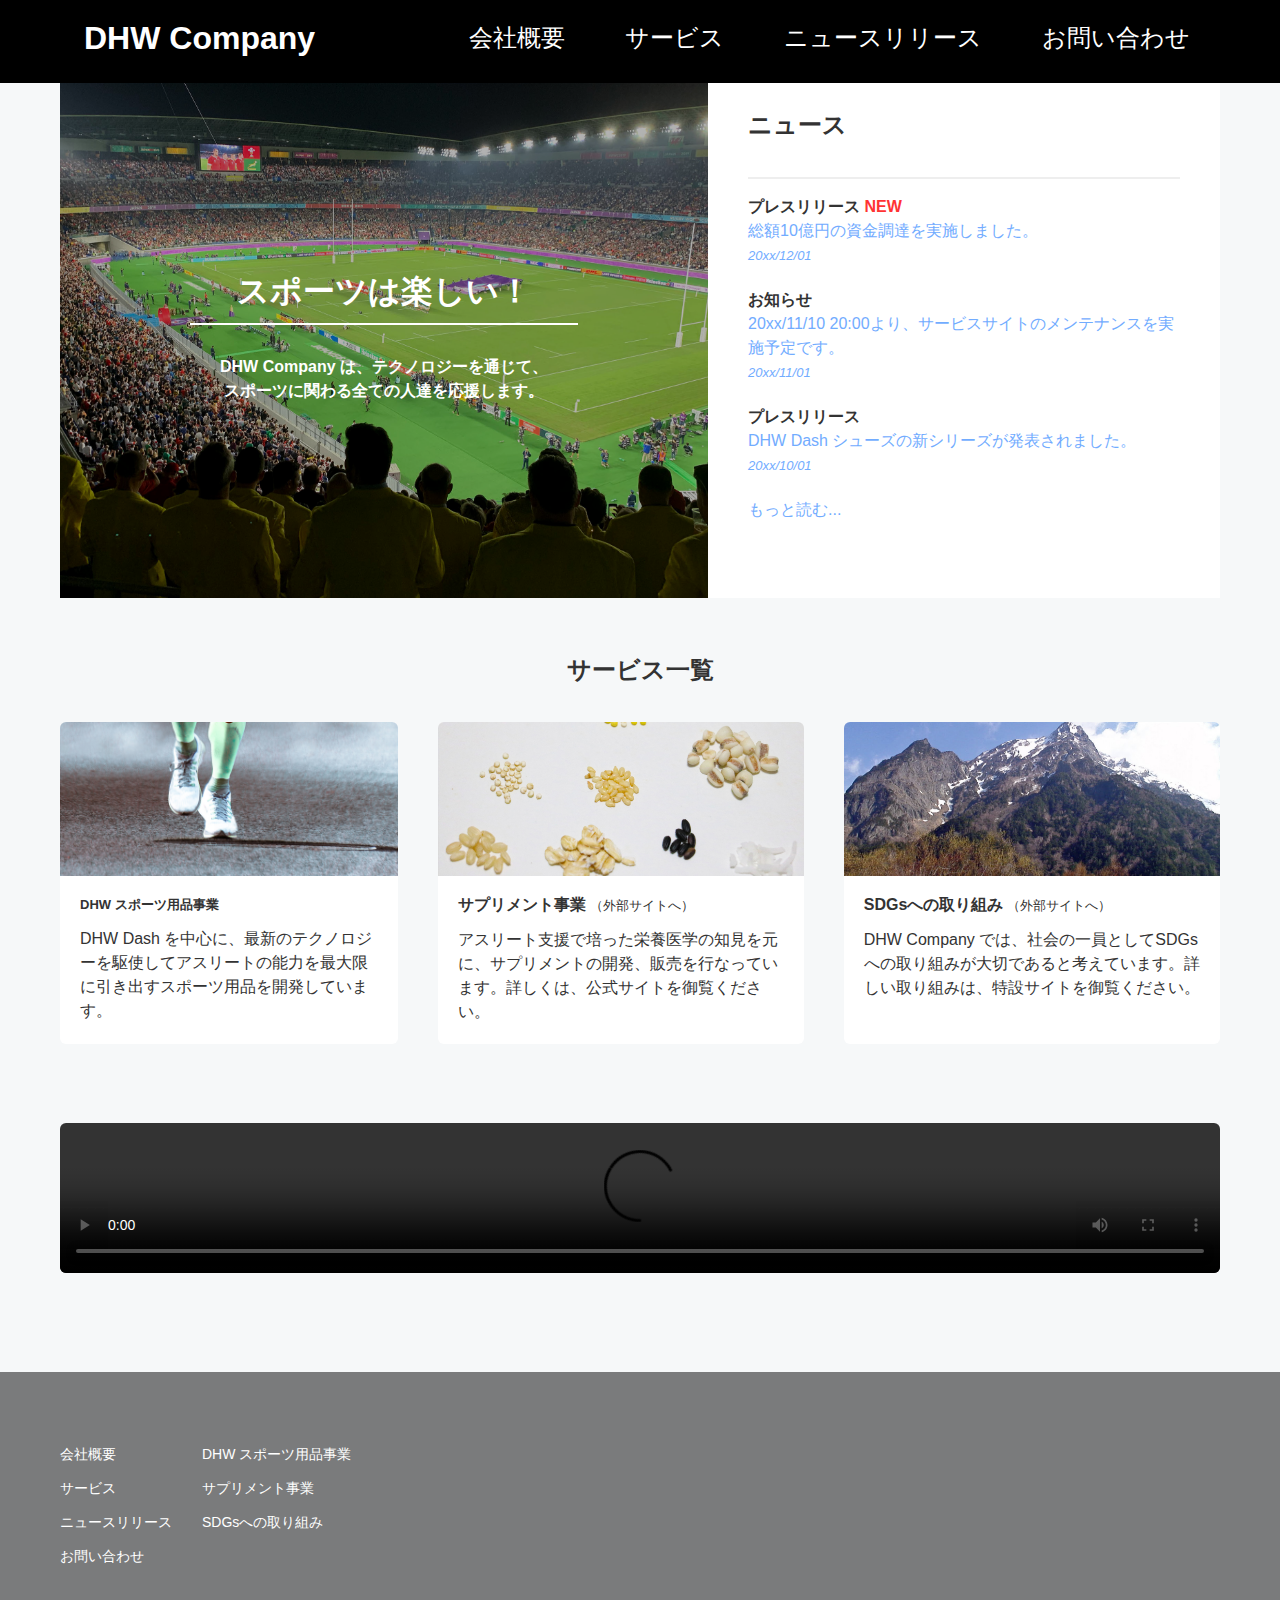
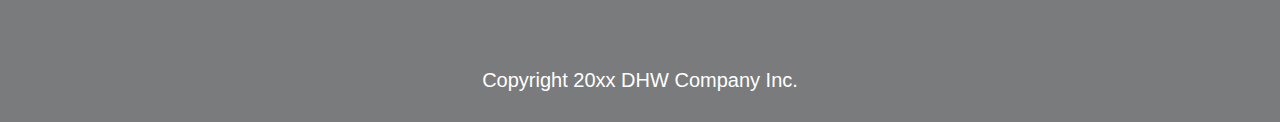
==== commit 3f619f8b: "fix top page" ====
--- a/corporate_site/index.html
+++ b/corporate_site/index.html
@@ -32,7 +32,11 @@
   <header class="header">
     <div class="header-content-wrapper">
       <h1>DHW Company</h1>
+      <!-- ハンバーガーボタン -->
+      <div id="open-button" class="open-button"><span></span></div>
       <nav>
+        <!-- 閉じるボタン -->
+        <div id="close-button" class="close-button">x</div>
         <ul>
           <li><a href="about.html">会社概要</a></li>
           <li><a href="service_dhw_dash.html">サービス</a></li>
--- a/corporate_site/assets/css/common.css
+++ b/corporate_site/assets/css/common.css
@@ -1,42 +1,117 @@
 @charset "UTF-8";
 /* CSS Document */
+
 html {
-  font-size: 62.5%; /* 16px * 62.5% = 10px。remが計算しやすい */
+  font-size: 62.5%;
+  /* 16px * 62.5% = 10px。remが計算しやすい */
   width: 100%;
   box-sizing: border-box;
 }
+
 body {
-  color: #333; /* RGB */
+  color: #333;
+  /* RGB */
   font-family: "游ゴシック体", YuGothic, "游ゴシック", "Yu Gothic", "メイリオ", sans-serif;
   font-weight: 500;
   font-size: 1.6em;
   line-height: 2.4rem;
   text-align: center;
 }
+
 section h2 {
   font-size: 2.4rem;
 }
+
 a:hover {
   opacity: 0.5;
 }
+
 *, *:before, *:after {
   box-sizing: border-box;
 }
+
 /* header */
+
 .header {
   height: 50px;
   width: 100%;
   background-color: #000;
 }
+
 .header h1 {
   color: #fff;
   text-align: left;
   padding: 12px 24px;
   font-size: 1.6rem;
 }
-.header nav {
+
+/* navigation */
+.open-button, .close-button {
   display: none;
 }
+
+@media(max-width: 1160px) {
+  /* ハンバーガーボタン */
+  .open-button {
+    display: block;
+    position: absolute;
+    right: 10px;
+    top: 15px;
+    width: 40px;
+    height: 40px;
+    cursor: pointer;
+  }
+  .open-button span, .open-button span::before, .open-button span::after {
+    position: absolute;
+    height: 3px;
+    width: 25px;
+    border-radius: 3px;
+    background: #777;
+    display: block;
+    content: "";
+  }
+  .open-button span::before {
+    bottom: -8px;
+  }
+  .open-button span::after {
+    bottom: -16px;
+  }
+  .close-button {
+    display: block;
+    position: absolute;
+    top: 0;
+    right: 0;
+    color: #fff;
+    font-size: 20px;
+    padding: 20px;
+  }
+  .header nav {
+    display: none;
+    z-index: 1000;
+    position: fixed;  /* Windowに対しての絶対座標 */
+    top: 0;
+    left: 0;
+    background-color: #000;
+    width: 70%;
+    height: 100%;
+    padding-top: 67px;
+    box-shadow: 10px 10px 25px rgba(0, 0, 0, 0.4);
+  }
+  .header nav ul li {
+    border-bottom: solid 1px rgba(255, 255, 255, 0.5);
+  }
+  .header nav ul li:first-child {
+    border-top: solid 1px rgba(255, 255, 255, 0.5);
+  }
+  .header nav ul li a {
+    font-weight: 600;
+    color: #fff;
+    line-height: 40px;
+    vertical-align: middle;
+    text-decoration: none;
+  }
+}
+
 @media(min-width: 1160px) {
   .header {
     height: 83px;
@@ -46,7 +121,7 @@
     margin: 0 auto;
     position: relative;
   }
-  .header-content-wrapper h1{
+  .header-content-wrapper h1 {
     font-size: 3.2rem;
     padding-top: 26px;
     position: absolute;
@@ -72,6 +147,7 @@
 }
 
 /* footer */
+
 .footer {
   height: 350px;
   padding: 30px 0;
@@ -80,6 +156,7 @@
   color: #fff;
   position: relative;
 }
+
 .footer a {
   color: #fff;
   text-decoration: none;
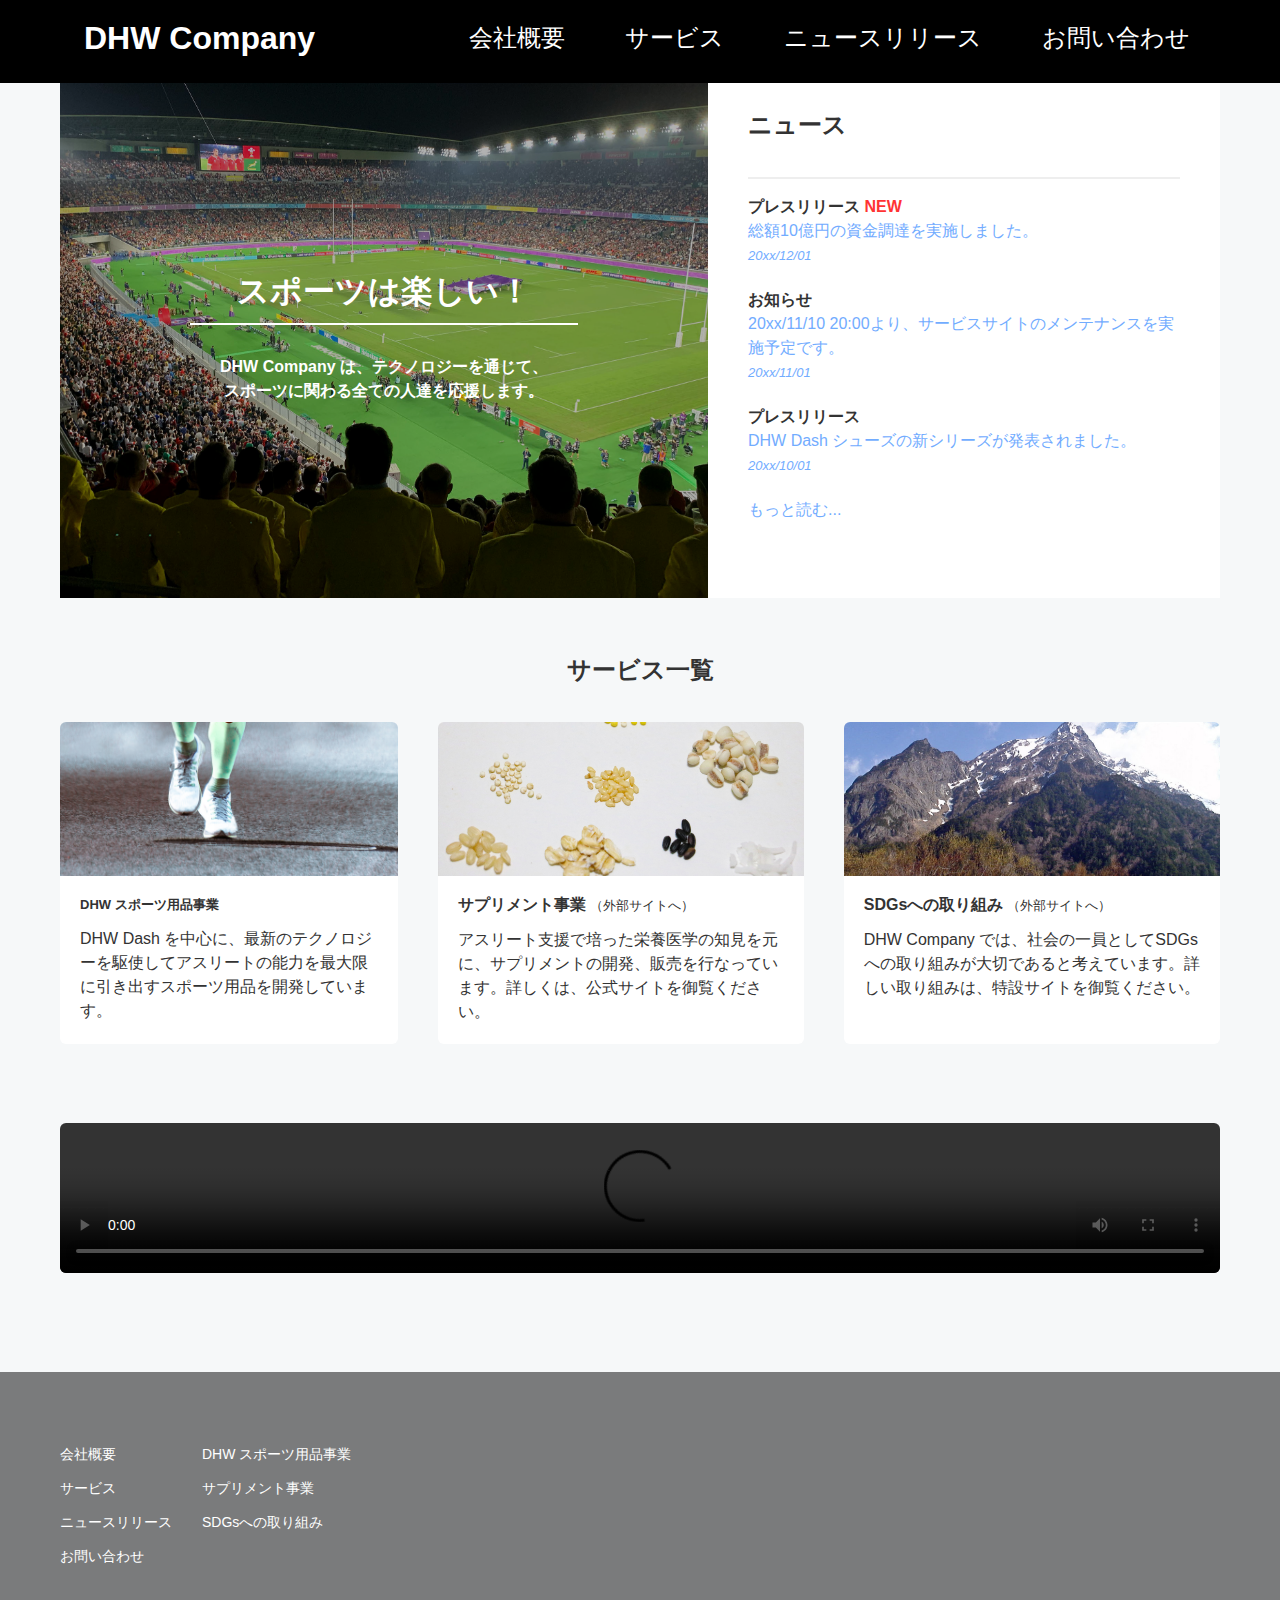
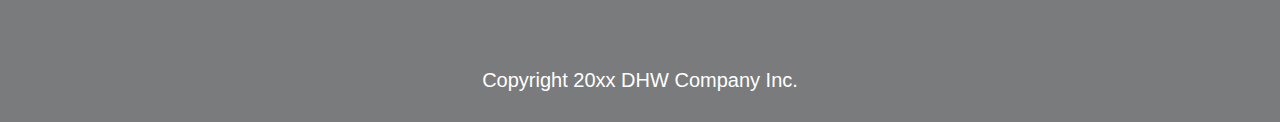
==== commit a26fe9c3: "fix service page link" ====
--- a/corporate_site/index.html
+++ b/corporate_site/index.html
@@ -39,7 +39,7 @@
         <div id="close-button" class="close-button">x</div>
         <ul>
           <li><a href="about.html">会社概要</a></li>
-          <li><a href="service_dhw_dash.html">サービス</a></li>
+          <li><a href="service.html">サービス</a></li>
           <li><a href="news.html">ニュースリリース</a></li>
           <li><a href="inquiry.html">お問い合わせ</a></li>
         </ul>
@@ -118,7 +118,7 @@
       <nav class="site-map">
         <ul class="site-map__main-links">
           <li><a href="about.html">会社概要</a></li>
-          <li><a href="service_dhw_dash.html">サービス</a></li>
+          <li><a href="service.html">サービス</a></li>
           <li><a href="news.html">ニュースリリース</a></li>
           <li><a href="inquiry.html">お問い合わせ</a></li>
         </ul>
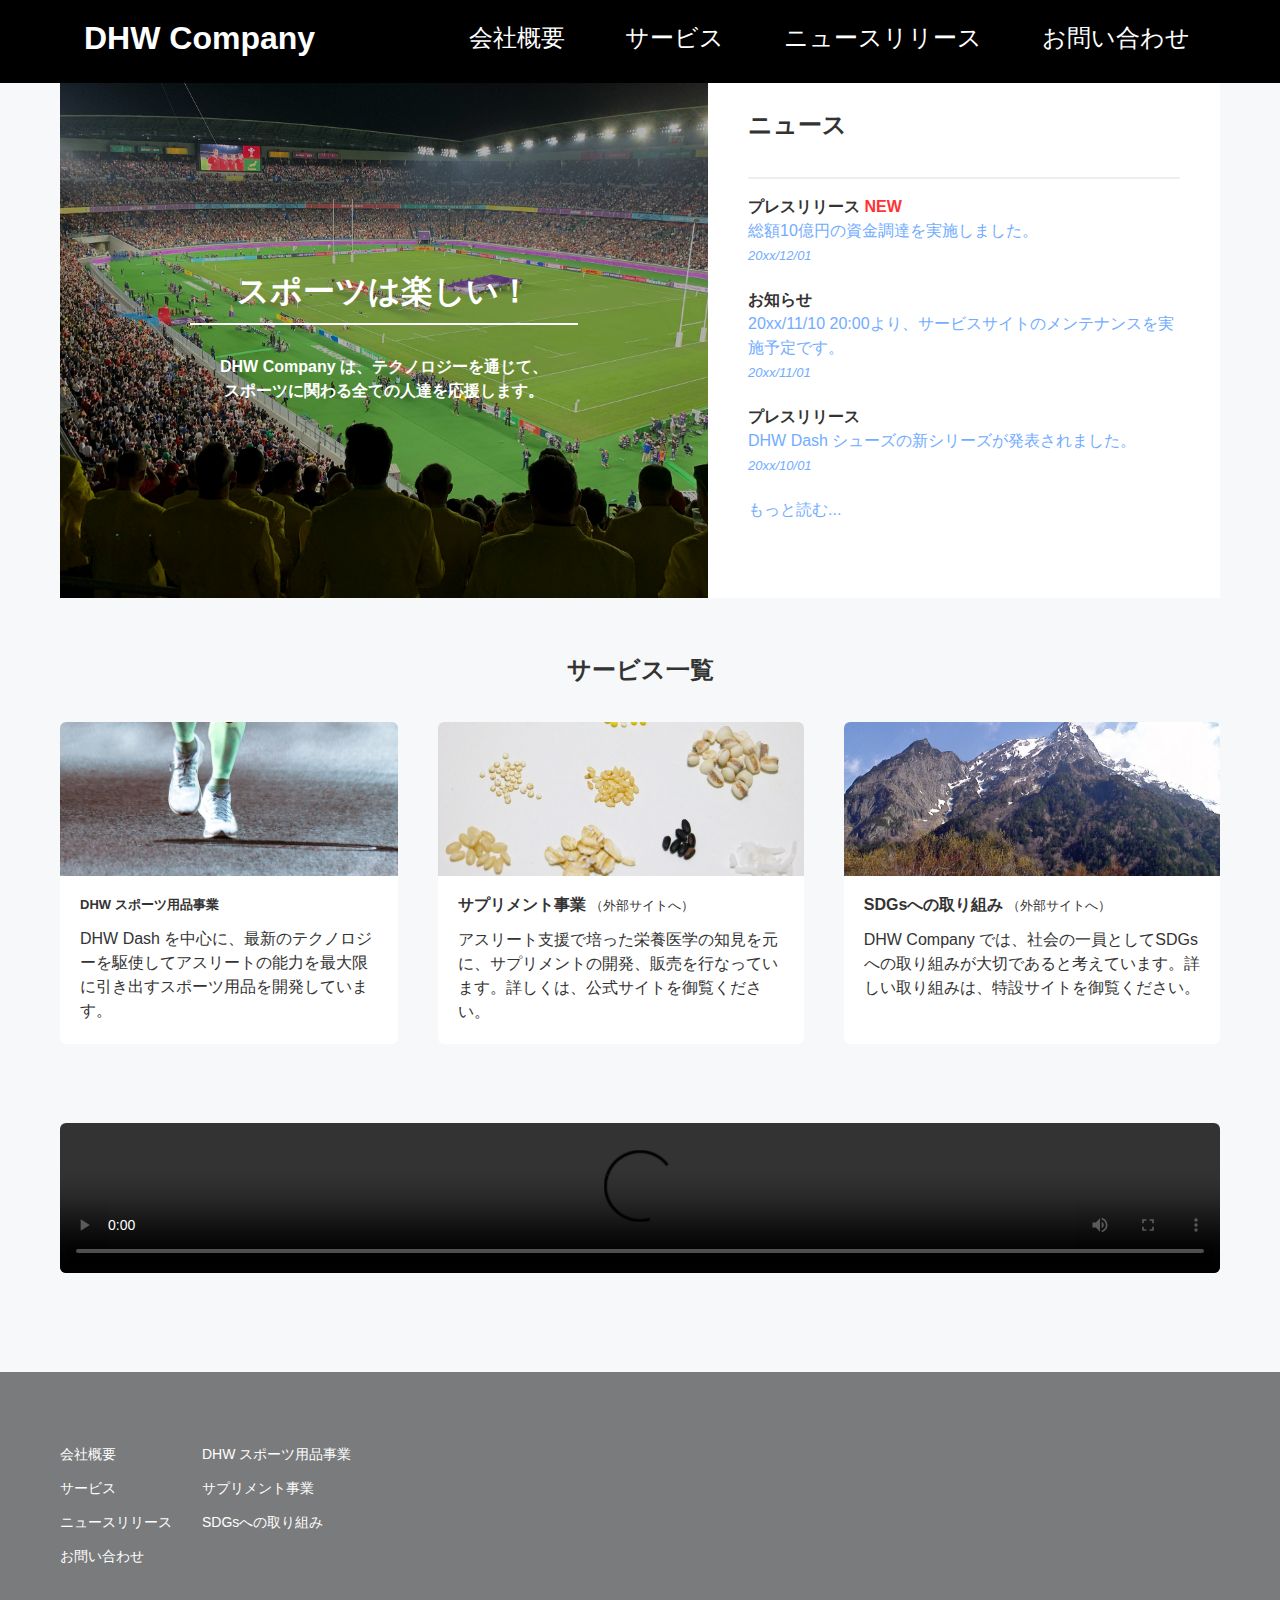
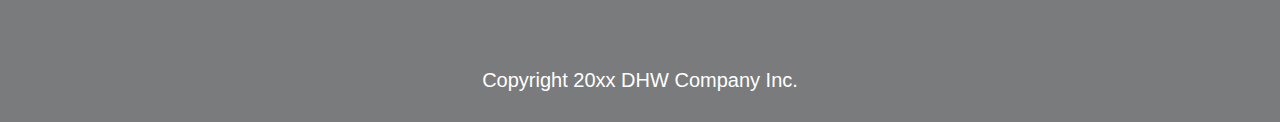
==== commit 61a37662: "add news list page" ====
--- a/corporate_site/index.html
+++ b/corporate_site/index.html
@@ -40,7 +40,7 @@
         <ul>
           <li><a href="about.html">会社概要</a></li>
           <li><a href="service.html">サービス</a></li>
-          <li><a href="news.html">ニュースリリース</a></li>
+          <li><a href="news_list.html">ニュースリリース</a></li>
           <li><a href="inquiry.html">お問い合わせ</a></li>
         </ul>
       </nav>
@@ -119,7 +119,7 @@
         <ul class="site-map__main-links">
           <li><a href="about.html">会社概要</a></li>
           <li><a href="service.html">サービス</a></li>
-          <li><a href="news.html">ニュースリリース</a></li>
+          <li><a href="news_list.html">ニュースリリース</a></li>
           <li><a href="inquiry.html">お問い合わせ</a></li>
         </ul>
         <ul class="site-map__service-links">
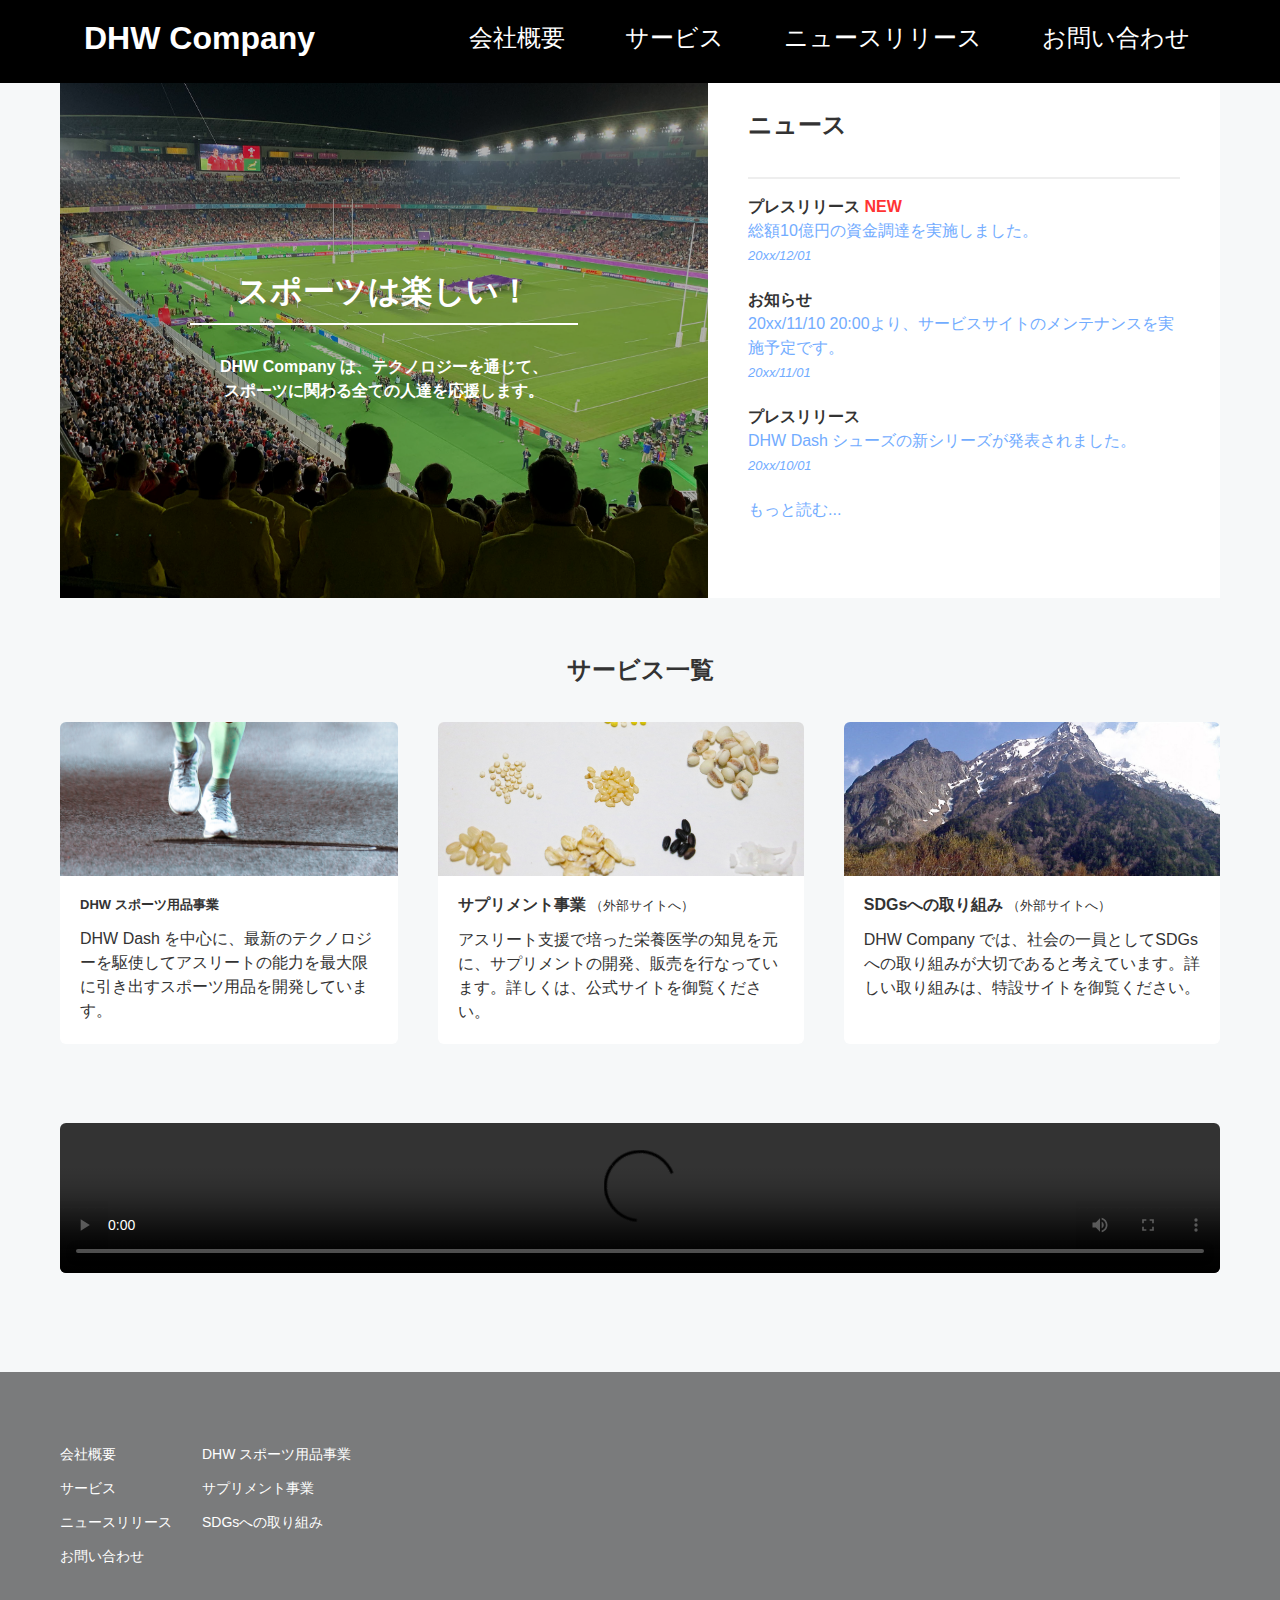
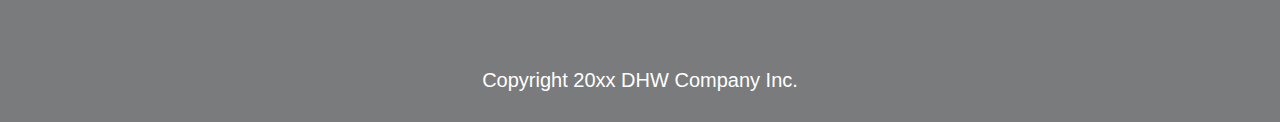
==== commit ae831780: "fix all pages" ====
--- a/corporate_site/index.html
+++ b/corporate_site/index.html
@@ -31,7 +31,8 @@
 <body>
   <header class="header">
     <div class="header-content-wrapper">
-      <h1>DHW Company</h1>
+      <!-- /：TOPページ表記 -->
+      <h1><a href="index.html">DHW Company</a></h1>
       <!-- ハンバーガーボタン -->
       <div id="open-button" class="open-button"><span></span></div>
       <nav>
@@ -64,8 +65,10 @@
         <ol>
           <li>
             <div class="section-news__category new">プレスリリース</div>
-            <h3>総額10億円の資金調達を実施しました。</h3>
-            <time datetime="20xx-12-01">20xx/12/01</time>
+            <a href="news.html">
+              <h3>総額10億円の資金調達を実施しました。</h3>
+              <time datetime="20xx-12-01">20xx/12/01</time>
+            </a>
           </li>
           <li>
             <div class="section-news__category">お知らせ</div>
@@ -78,7 +81,7 @@
             <time datetime="20xx-10-01">20xx/10/01</time>
           </li>
         </ol>
-        <div class="section-news__more-link"><a href="">もっと読む...</a></div>
+        <div class="section-news__more-link"><a href="news_list.html">もっと読む...</a></div>
       </section>
     </div>
     <section class="section-services">
@@ -86,19 +89,18 @@
         <h2>サービス一覧</h2>
         <ul>
           <li> <img class="section-services__picture" src="assets/images/top/thumbnail_runner.jpg" alt="DHW スポーツ用品事業">
-            <h3><a class="section-services__title" href="https://school.dhw.co.jp/">DHW スポーツ用品事業</a></h3>
+            <h3><a class="section-services__title" href="">DHW スポーツ用品事業</a></h3>
             <p class="section-services__description">DHW Dash を中心に、最新のテクノロジーを駆使してアスリートの能力を最大限に引き出すスポーツ用品を開発しています。</p>
           </li>
           <li> <img class="section-services__picture" src="assets/images/top/thumbnail_ingredients.jpg" alt="サプリメント事業">
-            <a class="section-services__title" href="https://www.w3.org/" rel="noopener" target="_brank">
+            <a class="section-services__title" href="" rel="noopener" target="_brank">
               <h3>サプリメント事業</h3>
               （外部サイトへ）
             </a>
             <p class="section-services__description">アスリート支援で培った栄養医学の知見を元に、サプリメントの開発、販売を行なっています。詳しくは、公式サイトを御覧ください。</p>
           </li>
           <li> <img class="section-services__picture" src="assets/images/top/thumbnail_mountain.jpg" alt="SDGsへの取り組み">
-            <a class="section-services__title"
-              href="https://www.unic.or.jp/activities/economic_social_development/sustainable_development/2030agenda/sdgs_logo/" target="_brank">
+            <a class="section-services__title" href="" target="_brank">
               <h3>SDGsへの取り組み</h3>
               （外部サイトへ）
             </a>
@@ -123,10 +125,9 @@
           <li><a href="inquiry.html">お問い合わせ</a></li>
         </ul>
         <ul class="site-map__service-links">
-          <li><a href="https://school.dhw.co.jp/">DHW スポーツ用品事業</a></li>
-          <li><a href="https://www.w3.org/">サプリメント事業</a></li>
-          <li><a
-              href="https://www.unic.or.jp/activities/economic_social_development/sustainable_development/2030agenda/sdgs_logo/">SDGsへの取り組み</a>
+          <li><a href="">DHW スポーツ用品事業</a></li>
+          <li><a href="">サプリメント事業</a></li>
+          <li><a href="">SDGsへの取り組み</a>
           </li>
         </ul>
       </nav>
--- a/corporate_site/assets/css/common.css
+++ b/corporate_site/assets/css/common.css
@@ -43,6 +43,10 @@
   text-align: left;
   padding: 12px 24px;
   font-size: 1.6rem;
+}
+.header h1 a{
+  text-decoration: none;
+  color: #fff;
 }
 
 /* navigation */
--- a/corporate_site/assets/css/top.css
+++ b/corporate_site/assets/css/top.css
@@ -1,8 +1,10 @@
 @charset "UTF-8";
 /* CSS Document */
+
 .main {
   background-color: #f6f8f9;
 }
+
 .section-top__image {
   height: 100vh;
   background-image: url("../images/top/top_image.jpg");
@@ -10,19 +12,22 @@
   background-size: auto 120%;
   background-repeat: no-repeat;
 }
+
 .section-top__image-filter {
   display: flex;
   align-items: center;
   flex-wrap: wrap;
   height: 100%;
-  width: 100%;  
+  width: 100%;
   background-color: rgba(0, 0, 0, 0.3);
 }
+
 .section-top__image-message {
   color: #fff;
   font-weight: 600;
   width: 100%;
 }
+
 .section-top__image-message h2 {
   padding-bottom: 20px;
   border-bottom: #fff solid 2px;
@@ -30,42 +35,58 @@
   font-size: 3.2rem;
   margin: 0 auto 30px;
 }
+
 .section-news {
   background-color: #fff;
   padding: 25px 24px;
   text-align: left;
 }
+
 .section-news h2 {
   display: none;
 }
+
 .section-news ol {
   list-style: none;
   margin-bottom: 8px;
 }
+
 .section-news ol li {
   display: none;
   color: #72acff;
 }
+
+.section-news ol li a {
+  color: #72acff;
+  text-decoration: none;
+}
+
 /* リストの初めの要素のみ表示 */
+
 .section-news ol li:first-child {
   display: block;
 }
+
 .section-news__category {
   color: #333;
   font-weight: 600;
 }
+
 .section-news h3 {
   font-weight: 500;
 }
+
 .section-news time {
   font-size: 1.3rem;
   font-style: italic;
 }
+
 .section-news__more-link a {
   text-decoration: none;
-  color: #72acff;  
-}
-@media(min-width: 960px){
+  color: #72acff;
+}
+
+@media(min-width: 960px) {
   .top-wrapper {
     display: flex;
     max-width: 1160px;
@@ -100,16 +121,20 @@
     color: #f33;
   }
 }
+
 .section-services {
   padding: 40px 0 60px;
 }
+
 .section-services h2 {
   margin-bottom: 40px;
 }
+
 .section-services ul {
   margin: 0 24px;
   list-style: none;
 }
+
 .section-services ul li {
   max-width: 480px;
   margin: 0 auto;
@@ -118,6 +143,7 @@
   border-radius: 6px;
   text-align: left;
 }
+
 .section-services__picture {
   width: 100%;
   height: 154px;
@@ -125,6 +151,7 @@
   object-position: center;
   border-radius: 6px 6px 0 0;
 }
+
 .section-services__title {
   padding: 10px 20px;
   display: block;
@@ -132,17 +159,21 @@
   color: #333;
   font-size: 1.3rem;
 }
-.section-services__title h3{
+
+.section-services__title h3 {
   display: inline;
   font-size: 1.6rem;
 }
+
 .section-services__description {
   padding: 0 20px 20px 20px;
 }
+
 .section-services__video {
   margin-top: 12px;
   width: 100%;
 }
+
 @media(min-width: 960px) {
   .section-services {
     padding: 60px 0 92px;
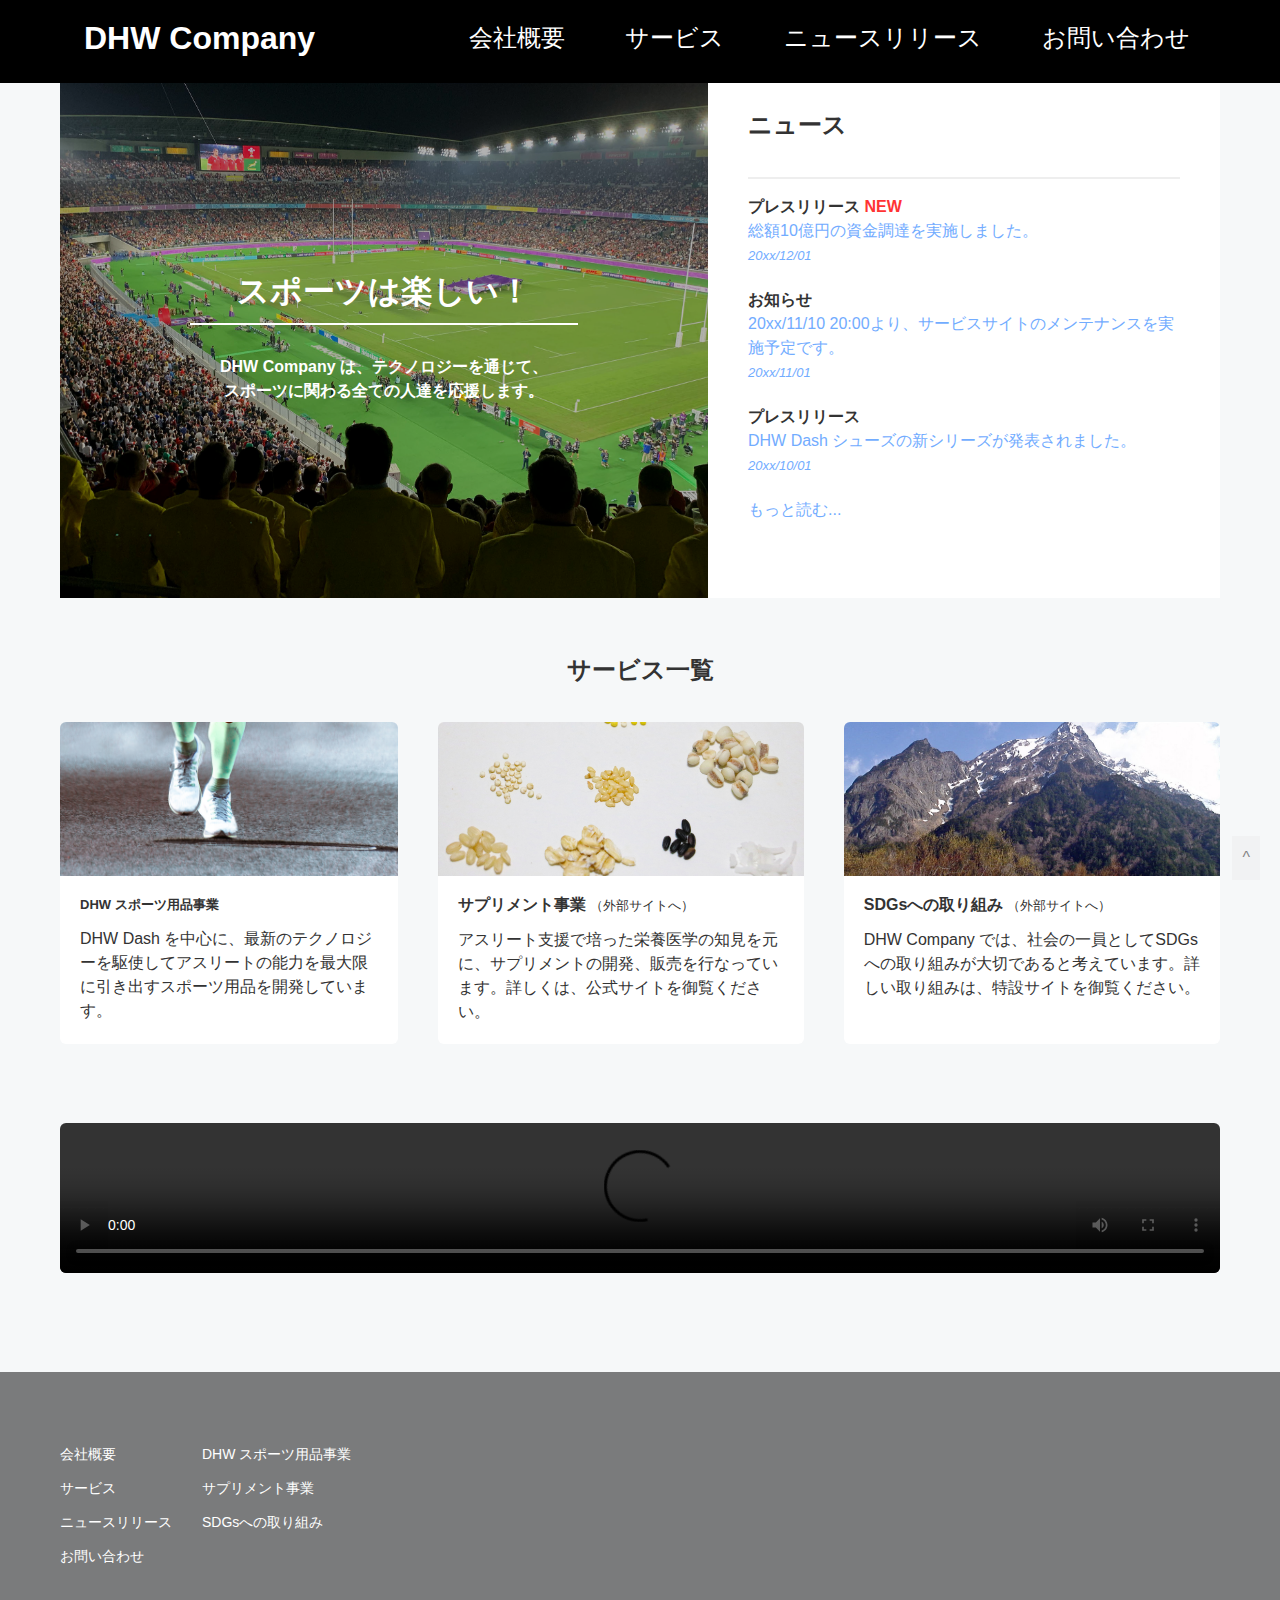
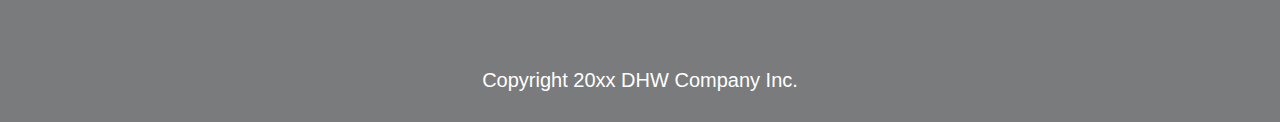
==== commit 78c6dd42: "fix all pages js file" ====
--- a/corporate_site/index.html
+++ b/corporate_site/index.html
@@ -134,6 +134,14 @@
       <small class="footer__copyright">Copyright 20xx DHW Company Inc.</small>
     </div>
   </footer>
+  <!-- TOPボタン -->
+  <p id="scroll-top"><a href="#">^</a></p>
+  <!-- JQueryの読み込み -->
+  <script src="https://code.jquery.com/jquery-3.4.1.min.js"
+    integrity="sha256-CSXorXvZcTkaix6Yvo6HppcZGetbYMGWSFlBw8HfCJo=" crossorigin="anonymous"></script>
+
+  <!-- jsファイルの読み込み -->
+  <script src="assets/js/common.js"></script>
 </body>
 
 </html>--- a/corporate_site/assets/css/common.css
+++ b/corporate_site/assets/css/common.css
@@ -207,4 +207,21 @@
     font-size: 2rem;
     font-weight: 400;
   }
+}
+
+/* return to top */
+#scroll-top {
+  background-color: #eee;
+  opacity: 0.6;
+  padding: 10px;
+  /* 右下に固定 */
+  position: fixed;
+  right: 20px;
+  bottom: 20px;
+}
+
+#scroll-top a {
+  /* リンク表示を削除 */
+  text-decoration: none;
+  color: #333;
 }